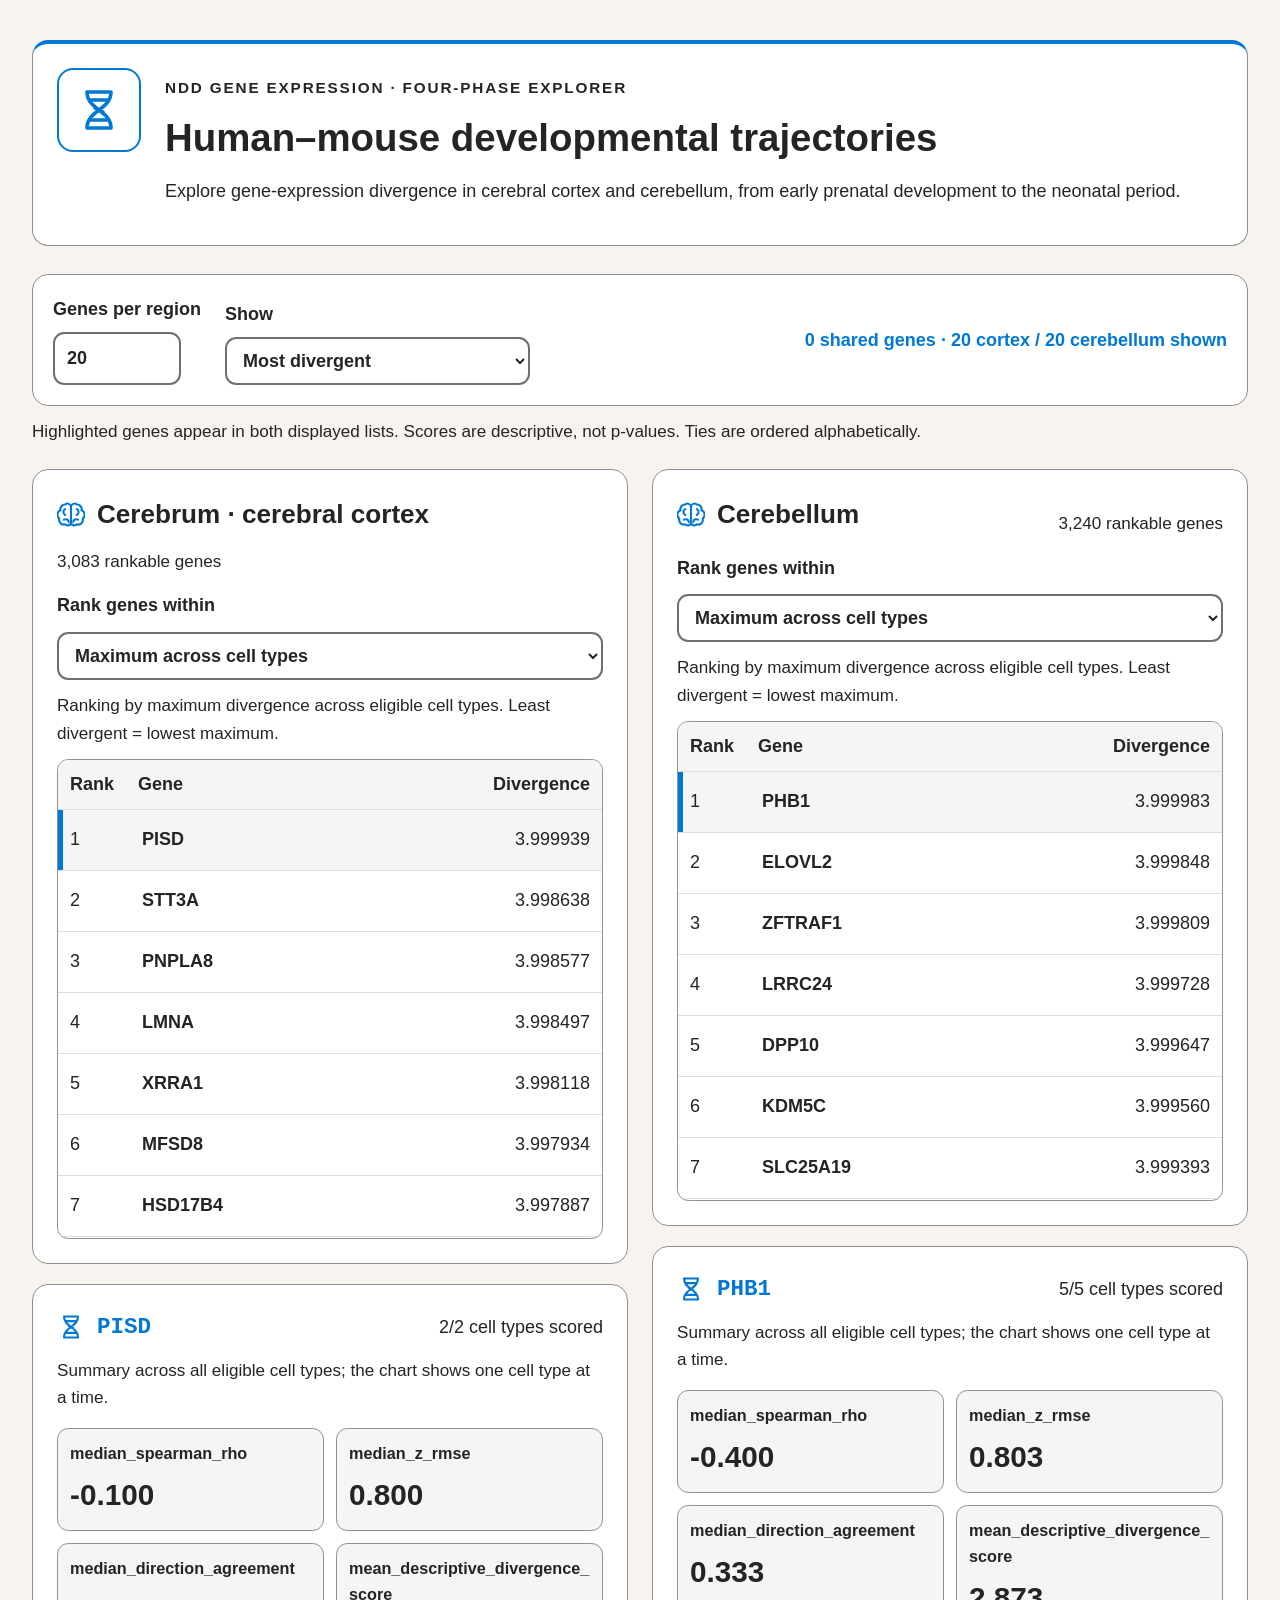
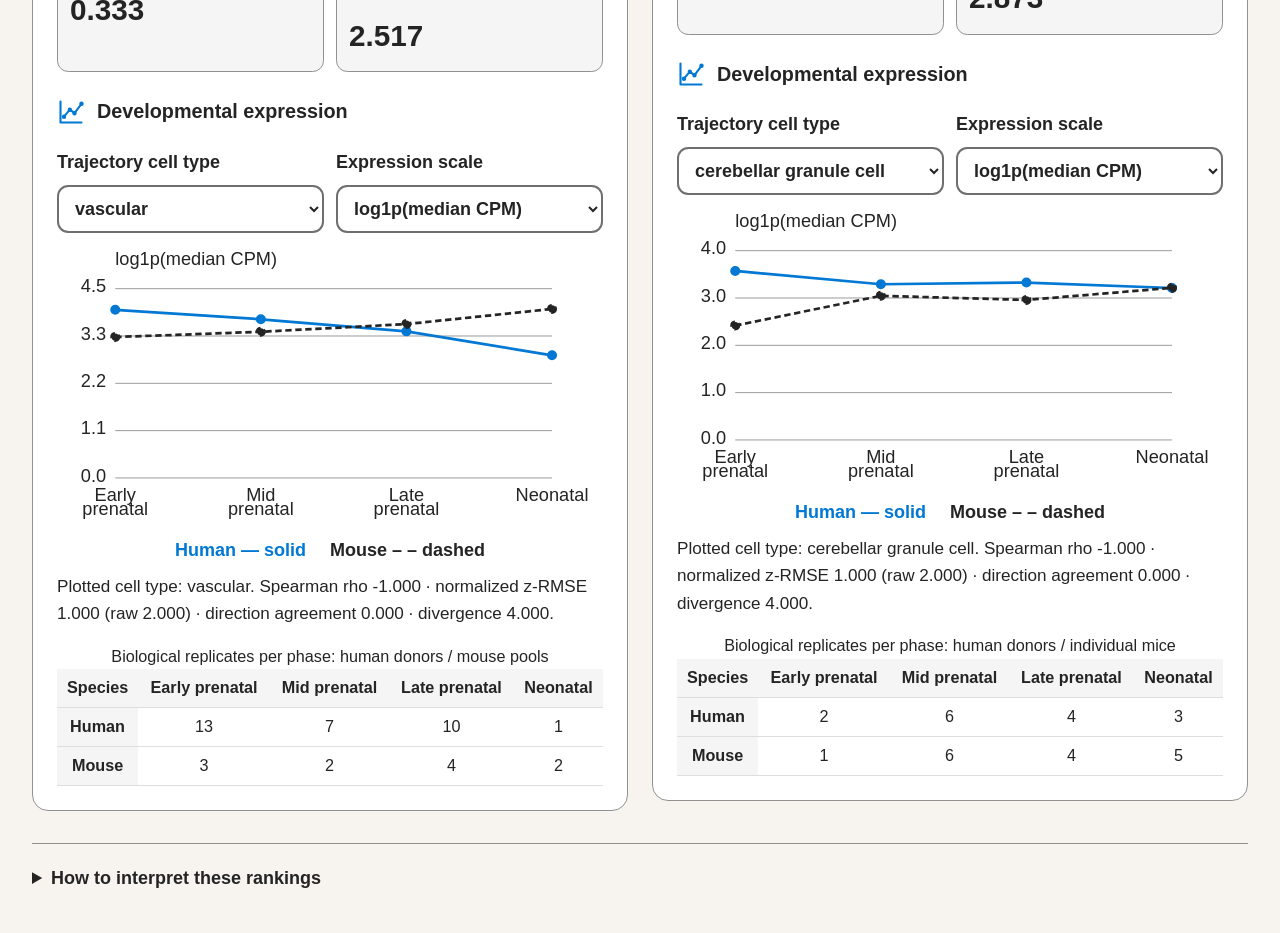
==== docs/index.html @ cc5e2c2c "make z_rmse into range from 0 to 1 for consistency and rename root folder" ====
<!doctype html>
<html lang="en">
<head>
  <meta charset="utf-8">
  <meta name="viewport" content="width=device-width, initial-scale=1">
  <title>Human–mouse developmental gene trajectories</title>
  <script>
    (() => {
      const param = new URLSearchParams(window.location.search).get("scoutTheme");
      const theme =
        param || (window.matchMedia("(prefers-color-scheme: dark)").matches ? "dark" : "light");
      document.documentElement.setAttribute("data-theme", theme);
    })();
  </script>
  <link rel="stylesheet" href="styles.css">
  <script type="module" src="scripts/explorer.mjs"></script>
</head>
<body>
  <svg class="icon-definitions" aria-hidden="true" focusable="false" width="0" height="0">
    <defs>
      <symbol id="icon-dna" viewBox="0 0 24 24">
        <path d="M6 3c0 9 12 9 12 18M18 3C18 12 6 12 6 21M6 3h12M8 7h8M8 17h8M6 21h12M10 11l4 2"/>
      </symbol>
      <symbol id="icon-brain" viewBox="0 0 24 24">
        <path d="M12 5a3 3 0 0 0-5-2 4 4 0 0 0-4 5 4 4 0 0 0-1 7 4 4 0 0 0 5 5 3 3 0 0 0 5-1V5Zm0 0a3 3 0 0 1 5-2 4 4 0 0 1 4 5 4 4 0 0 1 1 7 4 4 0 0 1-5 5 3 3 0 0 1-5-1M7 7c-2 1-2 4 0 5M17 7c2 1 2 4 0 5M6 16c2-1 4 0 4 2M18 16c-2-1-4 0-4 2"/>
      </symbol>
      <symbol id="icon-analysis" viewBox="0 0 24 24">
        <path d="M3 3v18h18M6 16l5-6 4 3 6-8"/>
        <circle cx="6" cy="16" r="1"/>
        <circle cx="11" cy="10" r="1"/>
        <circle cx="15" cy="13" r="1"/>
        <circle cx="21" cy="5" r="1"/>
      </symbol>
    </defs>
  </svg>
  <main>
    <header class="report-header">
      <div class="report-mark" aria-hidden="true">
        <svg class="icon" focusable="false"><use href="#icon-dna"/></svg>
      </div>
      <div>
      <p class="eyebrow">NDD GENE EXPRESSION · FOUR-PHASE EXPLORER</p>
      <h1>Human–mouse developmental trajectories</h1>
      <p class="intro">Explore gene-expression divergence in cerebral cortex and cerebellum, from early prenatal development to the neonatal period.</p>
      </div>
    </header>
    <section class="toolbar" aria-label="Ranking controls">
      <label>Genes per region <input id="top-n" type="number" min="1" value="20" step="1" required disabled></label>
      <label>Show <select id="direction" disabled><option value="divergent">Most divergent</option><option value="similar">Least divergent (most similar)</option></select></label>
      <span id="overlap" role="status" aria-live="polite">Loading rankings…</span>
    </section>
    <p class="hint">Highlighted genes appear in both displayed lists. Scores are descriptive, not p-values. Ties are ordered alphabetically.</p>
    <p id="error" class="error" role="alert" hidden></p>
    <div id="regions" class="regions"></div>
    <details class="methods">
      <summary>How to interpret these rankings</summary>
      <p>For each gene and cell type, divergence D = (1 − Spearman rho)/2 + normalized z-RMSE + (1 − direction agreement) + peak-phase distance/3. Normalized z-RMSE is the raw z-RMSE divided by 2, placing it on a 0–1 scale; the raw value is retained in the data. Higher scores (0–4) indicate greater trajectory divergence, not statistical significance or expression fold change.</p>
      <p><strong>Maximum across cell types:</strong> genes are ranked by their highest eligible cell-type score. Least divergent reverses this same ranking: it selects genes whose worst-case score is lowest, not genes with just one similar cell type. Summary medians and means cover all eligible cell types. <strong>Selected cell type:</strong> ranking and summaries use only that cell type.</p>
      <p>Constant trajectories can have undefined correlation and divergence scores. Undefined values are omitted from summary medians/means and never treated as zero divergence. Genes without a finite score in the selected scope are excluded from ranking. Details show the number of scored versus tested cell types; finite maxima cannot establish similarity in unscored cell types.</p>
      <p>The cerebral dataset represents cortex, not the entire cerebrum. Retained cortical comparisons cover two populations; cerebellum covers five different populations. Maximum scores are sensitive to unequal cell-type coverage and outliers. Human donors and pooled mouse cortical libraries differ in replication; mouse cerebellar samples are individual mice. Cross-region overlap is descriptive and is not a matched-cell-type regional test.</p>
      <p>Charts connect log1p of phase-level median pseudobulk CPM, optionally z-standardized separately within each species. Only pseudobulks with at least 20 cells contribute. Lines are visual guides between coarse aligned developmental phases, not fitted continuous trajectories. Replicate counts are shown below each chart; no confidence intervals are implied.</p>
      <p><a href="data/NDD_human_mouse_cortical_trajectory/METHODS.md">Cortical methods</a> · <a href="data/NDD_cerebellum_four_phase_descriptive/METHODS.md">Cerebellar methods</a></p>
    </details>
    <noscript>This explorer requires JavaScript to load the local data and render rankings.</noscript>
  </main>
</body>
</html>
---- docs/styles.css ----
:root {
  color-scheme: light;
  --cp-bg: #f7f4ef;
  --cp-bg-elevated: #fcfbf8;
  --cp-surface: #ffffff;
  --cp-surface-soft: #f5f5f5;
  --cp-border: #dedede;
  --cp-border-strong: #919191;
  --cp-text: #242424;
  --cp-text-muted: #5c5c5c;
  --cp-text-soft: #6f6f6f;
  --cp-accent: #b11f4b;
  --cp-accent-hover: #9a1a41;
  --cp-accent-soft: rgba(177, 31, 75, 0.08);
  --cp-accent-fg: #ffffff;
  --cp-success: #16a34a;
  --cp-danger: #dc2626;
  --cp-warning: #f59e0b;
  --cp-link: #0078d4;
  --cp-shadow: 0 18px 48px rgba(0, 0, 0, 0.12);
  --cp-overlay: rgba(255, 255, 255, 0.8);
  --cp-panel: rgba(255, 255, 255, 0.86);
  --cp-panel-strong: rgba(255, 255, 255, 0.96);
  --cp-sheen: rgba(255, 255, 255, 0.55);
  --cp-highlight: rgba(177, 31, 75, 0.12);
}
html[data-theme="dark"] {
  color-scheme: dark;
  --cp-bg: #3d3b3a;
  --cp-bg-elevated: #343231;
  --cp-surface: #292929;
  --cp-surface-soft: #2e2e2e;
  --cp-border: #474747;
  --cp-border-strong: #5f5f5f;
  --cp-text: #dedede;
  --cp-text-muted: #919191;
  --cp-text-soft: #b0b0b0;
  --cp-accent: #fd8ea1;
  --cp-accent-hover: #fb7b91;
  --cp-accent-soft: rgba(253, 142, 161, 0.14);
  --cp-accent-fg: #1a1a1a;
  --cp-success: #4ade80;
  --cp-danger: #f87171;
  --cp-warning: #fbbf24;
  --cp-link: #4da6ff;
  --cp-shadow: 0 18px 48px rgba(0, 0, 0, 0.32);
  --cp-overlay: rgba(41, 41, 41, 0.88);
  --cp-panel: rgba(41, 41, 41, 0.72);
  --cp-panel-strong: rgba(41, 41, 41, 0.96);
  --cp-sheen: rgba(255, 255, 255, 0.04);
  --cp-highlight: rgba(253, 142, 161, 0.12);
}
* { box-sizing: border-box; }
html { font-size: 18px; }
body { margin: 0; background: var(--cp-bg); color: var(--cp-text); font: 1rem/1.6 "Segoe UI", Aptos, Calibri, -apple-system, BlinkMacSystemFont, sans-serif; }
main { max-width: 1560px; margin: auto; padding: 40px 32px; }
h1 { font-size: clamp(1.7rem, 3vw, 2.5rem); line-height: 1.15; margin: 8px 0 16px; }
h2 { font-size: 1.45rem; margin: 0; }
h3 { margin: 0; font-size: 1.25rem; }
p { margin: 8px 0 16px; }
.eyebrow { color: var(--cp-text); font-size: .85rem; letter-spacing: .12em; font-weight: 700; }
.icon-definitions { position: absolute; overflow: hidden; }
.icon { width: 28px; height: 28px; flex: 0 0 auto; fill: none; stroke: var(--cp-link); stroke-width: 1.8; stroke-linecap: round; stroke-linejoin: round; }
.icon-heading { display: flex; align-items: center; gap: 12px; }
.report-header { display: flex; align-items: flex-start; gap: 24px; padding: 24px; background: var(--cp-surface); border: 1px solid var(--cp-border-strong); border-top: 4px solid var(--cp-link); border-radius: 16px; }
.report-mark { display: grid; place-items: center; flex: 0 0 auto; padding: 16px; border: 2px solid var(--cp-link); border-radius: 16px; }
.report-mark .icon { width: 48px; height: 48px; }
.intro, .hint, .muted, .scope { color: var(--cp-text); }
.toolbar { display: flex; align-items: end; gap: 24px; flex-wrap: wrap; padding: 20px; border: 1px solid var(--cp-border-strong); background: var(--cp-surface); border-radius: 16px; margin-top: 28px; }
label { display: flex; flex-direction: column; gap: 8px; font-size: 1rem; font-weight: 600; min-width: 0; }
input, select, button { font: inherit; }
input, select { background: var(--cp-surface); color: var(--cp-text); border: 2px solid var(--cp-text-soft); border-radius: .625rem; padding: 10px 12px; min-height: 48px; max-width: 100%; }
input { width: 128px; }
input:invalid { border-color: var(--cp-danger); }
button { cursor: pointer; }
:focus-visible { outline: 3px solid var(--cp-link); outline-offset: 3px; }
#overlap { margin-left: auto; align-self: center; font-weight: 600; color: var(--cp-link); }
.hint { font-size: .95rem; margin-top: 12px; }
.regions { display: grid; grid-template-columns: repeat(2, minmax(0, 1fr)); gap: 24px; margin-top: 24px; align-items: start; }
.region { min-width: 0; }
.card { background: var(--cp-surface); border: 1px solid var(--cp-border-strong); border-radius: 16px; padding: 24px; }
.region-header { display: flex; justify-content: space-between; gap: 12px; margin-bottom: 16px; align-items: baseline; flex-wrap: wrap; }
.region-header .gene-count { font-size: .95rem; color: var(--cp-text); }
.cell-select { width: 100%; margin-top: 4px; }
.scope { font-size: .95rem; min-height: 40px; margin: 12px 0; }
.list-wrap { height: 480px; overflow: auto; border: 1px solid var(--cp-border-strong); border-radius: .625rem; }
table { width: 100%; border-collapse: collapse; font-size: 1rem; }
th { text-align: left; background: var(--cp-surface-soft); color: var(--cp-text); font-weight: 700; }
.rankings th { position: sticky; top: 0; z-index: 1; }
th, td { padding: 10px 12px; border-bottom: 1px solid var(--cp-border); }
.rankings td:first-child { width: 50px; color: var(--cp-text); }
.rankings td:last-child, .rankings th:last-child { text-align: right; font-variant-numeric: tabular-nums; }
.gene-button { border: 0; background: none; color: var(--cp-text); padding: 4px; text-align: left; width: 100%; font-weight: 700; min-height: 40px; }
.gene-button:hover { text-decoration: underline; text-decoration-color: var(--cp-link); text-decoration-thickness: 2px; text-underline-offset: 4px; }
.common { background: var(--cp-surface-soft); }
.badge { display: inline-block; font-size: .85rem; padding: 2px 8px; margin-left: 8px; border-radius: 6px; color: var(--cp-accent-fg); background: var(--cp-link); font-weight: 700; }
tr.selected { box-shadow: inset 5px 0 var(--cp-link); background: var(--cp-surface-soft); }
.detail { margin-top: 20px; }
.detail-title { display: flex; align-items: center; justify-content: space-between; gap: 12px; flex-wrap: wrap; }
.gene-name { font-family: Consolas, "Courier New", Courier, monospace; color: var(--cp-link); }
.metrics { display: grid; grid-template-columns: repeat(2, minmax(0, 1fr)); gap: 12px; margin: 16px 0; }
.metric { background: var(--cp-surface-soft); border: 1px solid var(--cp-border-strong); padding: 12px; border-radius: .625rem; }
.metric dt { font-size: .9rem; color: var(--cp-text); overflow-wrap: anywhere; font-weight: 600; }
.metric dd { margin: 4px 0 0; font-size: 1.65rem; font-weight: 600; font-variant-numeric: tabular-nums; }
.chart-controls { display: grid; grid-template-columns: minmax(0, 1fr) minmax(0, 1fr); gap: 12px; margin: 20px 0 12px; }
.chart-heading { margin: 24px 0 0; font-size: 1.1rem; }
.chart-scroll { overflow-x: auto; }
.chart { width: 100%; min-width: 480px; height: auto; display: block; }
.chart text { fill: var(--cp-text); font-family: "Segoe UI", Aptos, Calibri, sans-serif; font-size: 20px; font-weight: 500; }
.chart .grid { stroke: var(--cp-border-strong); }
.chart .human { stroke: var(--cp-link); fill: none; stroke-width: 3; }
.chart .mouse { stroke: var(--cp-text); fill: none; stroke-width: 3; stroke-dasharray: 7 4; }
.chart circle.human { fill: var(--cp-link); }
.chart circle.mouse { fill: var(--cp-text); }
.legend { display: flex; justify-content: center; gap: 24px; font-size: 1rem; font-weight: 600; flex-wrap: wrap; }
.legend .human { color: var(--cp-link); }
.legend .mouse { color: var(--cp-text); }
.chart-note { font-size: .95rem; color: var(--cp-text); }
.replicates { overflow-x: auto; margin-top: 12px; }
.replicates table { font-size: .9rem; }
.replicates th, .replicates td { padding: 6px; text-align: center; }
.methods { border-top: 1px solid var(--cp-border-strong); margin-top: 32px; padding-top: 20px; color: var(--cp-text); font-size: 1rem; }
summary { cursor: pointer; font-weight: 600; color: var(--cp-text); }
.methods p:first-of-type { margin-top: 16px; }
a { color: var(--cp-text); text-decoration-color: var(--cp-link); text-decoration-thickness: .1em; text-underline-offset: .15em; }
a:hover { text-decoration-thickness: .2em; }
.error { border: 1px solid var(--cp-danger); color: var(--cp-danger); padding: 16px; border-radius: .625rem; }
[hidden] { display: none !important; }
@media (max-width: 900px) {
  main { padding: 24px 16px; }
  .regions { grid-template-columns: minmax(0, 1fr); }
  #overlap { width: 100%; margin-left: 0; }
  .card { padding: 16px; }
}
@media (max-width: 600px) {
  .report-header { flex-direction: column; padding: 20px; gap: 16px; }
  .report-mark { padding: 12px; }
  .report-mark .icon { width: 36px; height: 36px; }
}
@media (max-width: 400px) {
  .chart-controls { grid-template-columns: 1fr; }
}
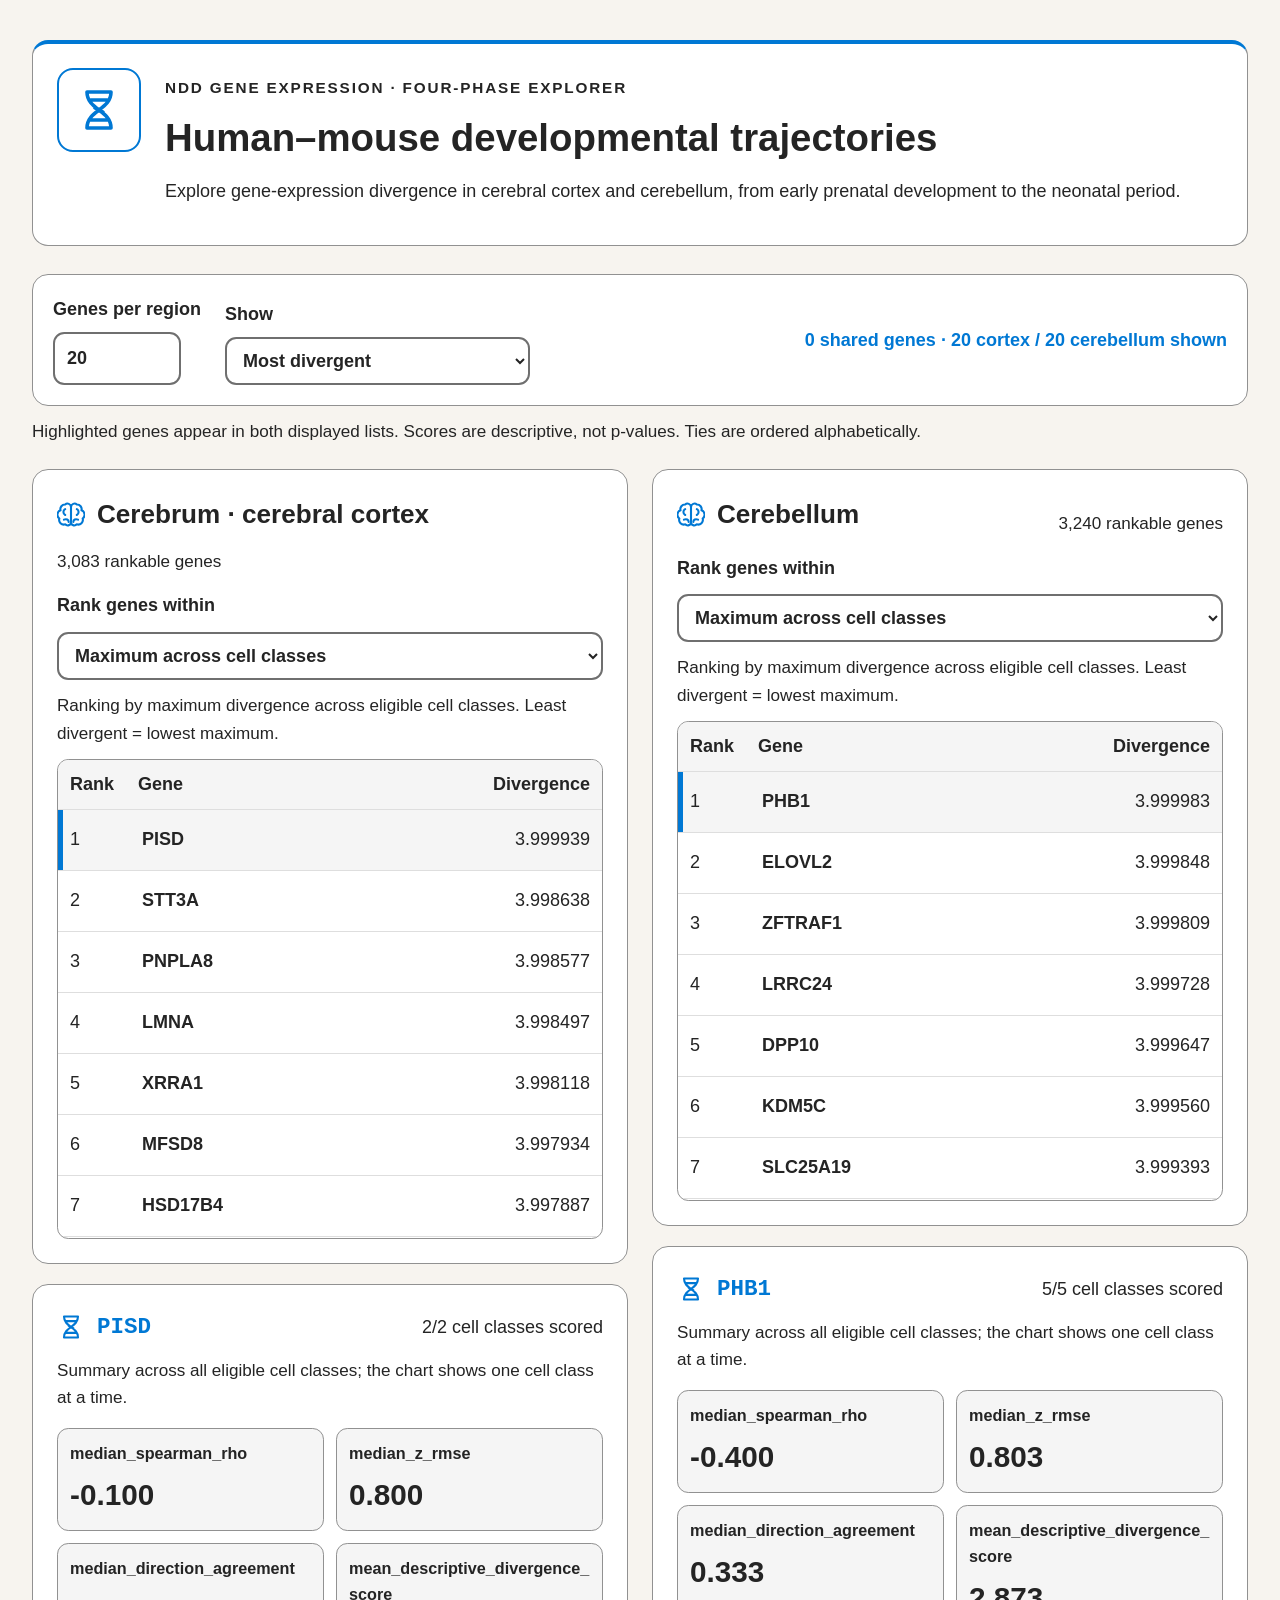
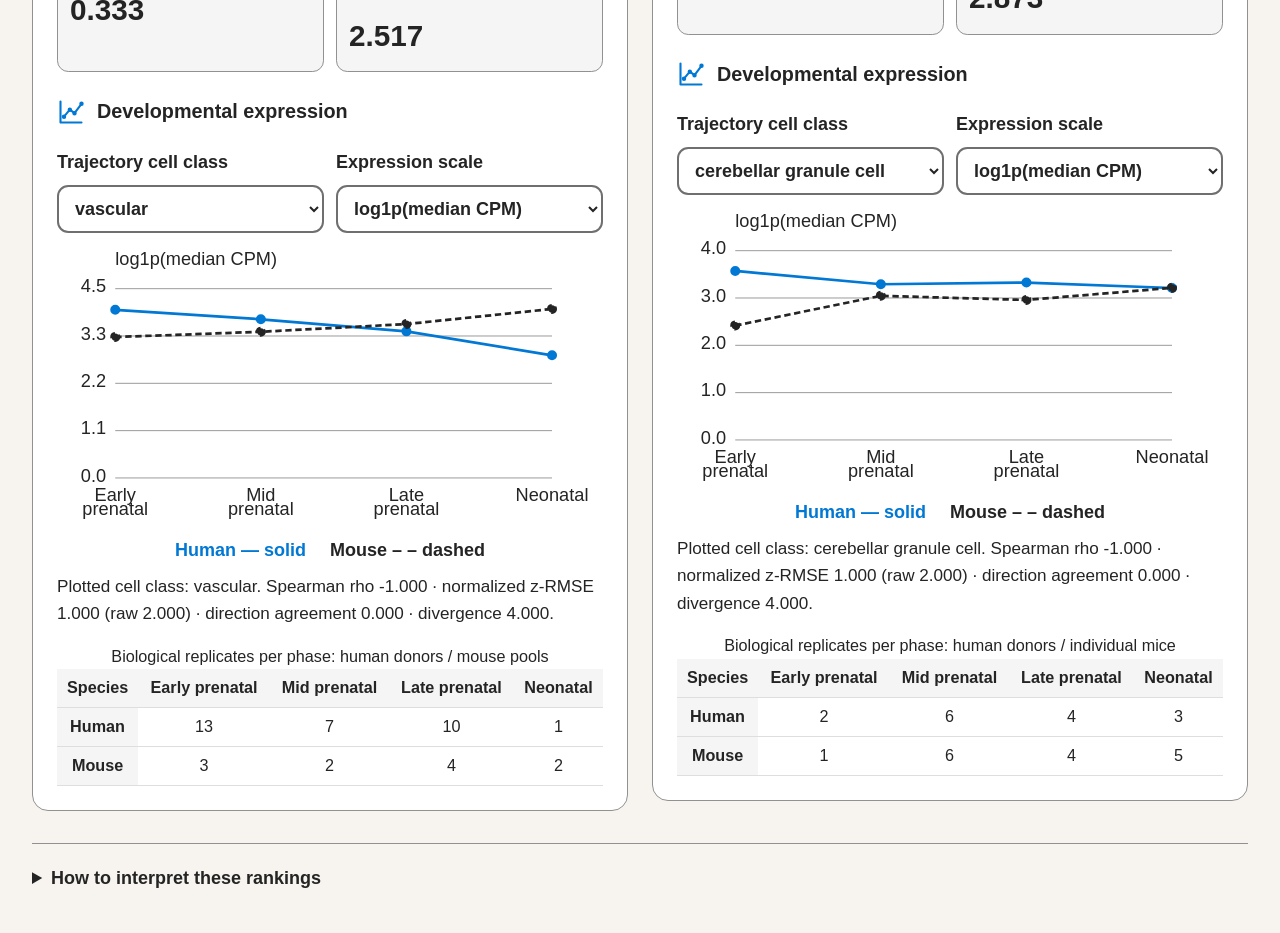
==== commit 5476c8d9: "rename cell type to cell class" ====
--- a/docs/index.html
+++ b/docs/index.html
@@ -54,10 +54,11 @@
     <div id="regions" class="regions"></div>
     <details class="methods">
       <summary>How to interpret these rankings</summary>
-      <p>For each gene and cell type, divergence D = (1 − Spearman rho)/2 + normalized z-RMSE + (1 − direction agreement) + peak-phase distance/3. Normalized z-RMSE is the raw z-RMSE divided by 2, placing it on a 0–1 scale; the raw value is retained in the data. Higher scores (0–4) indicate greater trajectory divergence, not statistical significance or expression fold change.</p>
-      <p><strong>Maximum across cell types:</strong> genes are ranked by their highest eligible cell-type score. Least divergent reverses this same ranking: it selects genes whose worst-case score is lowest, not genes with just one similar cell type. Summary medians and means cover all eligible cell types. <strong>Selected cell type:</strong> ranking and summaries use only that cell type.</p>
-      <p>Constant trajectories can have undefined correlation and divergence scores. Undefined values are omitted from summary medians/means and never treated as zero divergence. Genes without a finite score in the selected scope are excluded from ranking. Details show the number of scored versus tested cell types; finite maxima cannot establish similarity in unscored cell types.</p>
-      <p>The cerebral dataset represents cortex, not the entire cerebrum. Retained cortical comparisons cover two populations; cerebellum covers five different populations. Maximum scores are sensitive to unequal cell-type coverage and outliers. Human donors and pooled mouse cortical libraries differ in replication; mouse cerebellar samples are individual mice. Cross-region overlap is descriptive and is not a matched-cell-type regional test.</p>
+      <p>For each gene and cell class, divergence D = (1 − Spearman rho)/2 + normalized z-RMSE + (1 − direction agreement) + peak-phase distance/3. Normalized z-RMSE is the raw z-RMSE divided by 2, placing it on a 0–1 scale; the raw value is retained in the data. Higher scores (0–4) indicate greater trajectory divergence, not statistical significance or expression fold change.</p>
+      <p><strong>Maximum across cell classes:</strong> genes are ranked by their highest eligible cell-class score. Least divergent reverses this same ranking: it selects genes whose worst-case score is lowest, not genes with just one similar cell class. Summary medians and means cover all eligible cell classes. <strong>Selected cell class:</strong> ranking and summaries use only that cell class.</p>
+      <p>Cell classes are study-defined groupings of source annotations harmonized for cross-species comparison. They may contain multiple cell types and developmental states, and their composition may differ between species and developmental phases.</p>
+      <p>Constant trajectories can have undefined correlation and divergence scores. Undefined values are omitted from summary medians/means and never treated as zero divergence. Genes without a finite score in the selected scope are excluded from ranking. Details show the number of scored versus tested cell classes; finite maxima cannot establish similarity in unscored cell classes.</p>
+      <p>The cerebral dataset represents cortex, not the entire cerebrum. Retained cortical comparisons cover two populations; cerebellum covers five different populations. Maximum scores are sensitive to unequal cell-class coverage and outliers. Human donors and pooled mouse cortical libraries differ in replication; mouse cerebellar samples are individual mice. Cross-region overlap is descriptive and is not a matched-cell-class regional test.</p>
       <p>Charts connect log1p of phase-level median pseudobulk CPM, optionally z-standardized separately within each species. Only pseudobulks with at least 20 cells contribute. Lines are visual guides between coarse aligned developmental phases, not fitted continuous trajectories. Replicate counts are shown below each chart; no confidence intervals are implied.</p>
       <p><a href="data/NDD_human_mouse_cortical_trajectory/METHODS.md">Cortical methods</a> · <a href="data/NDD_cerebellum_four_phase_descriptive/METHODS.md">Cerebellar methods</a></p>
     </details>
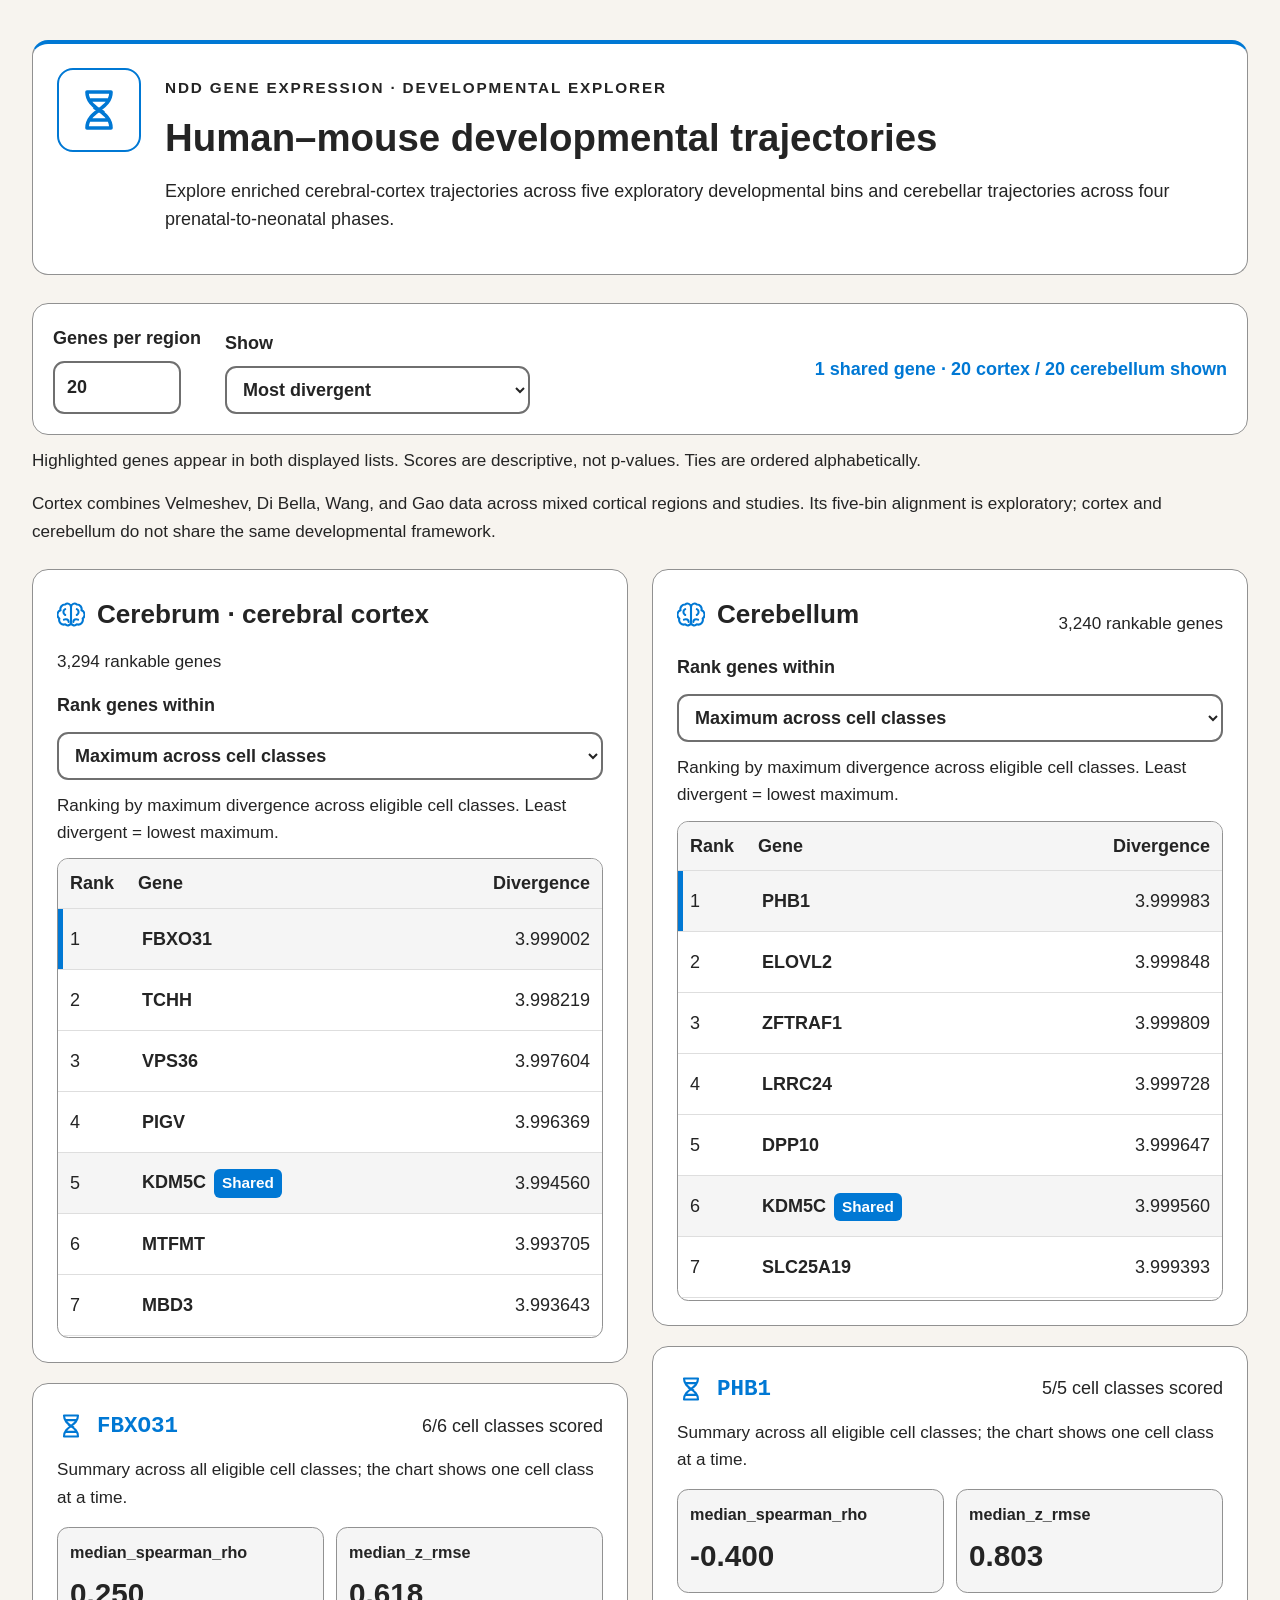
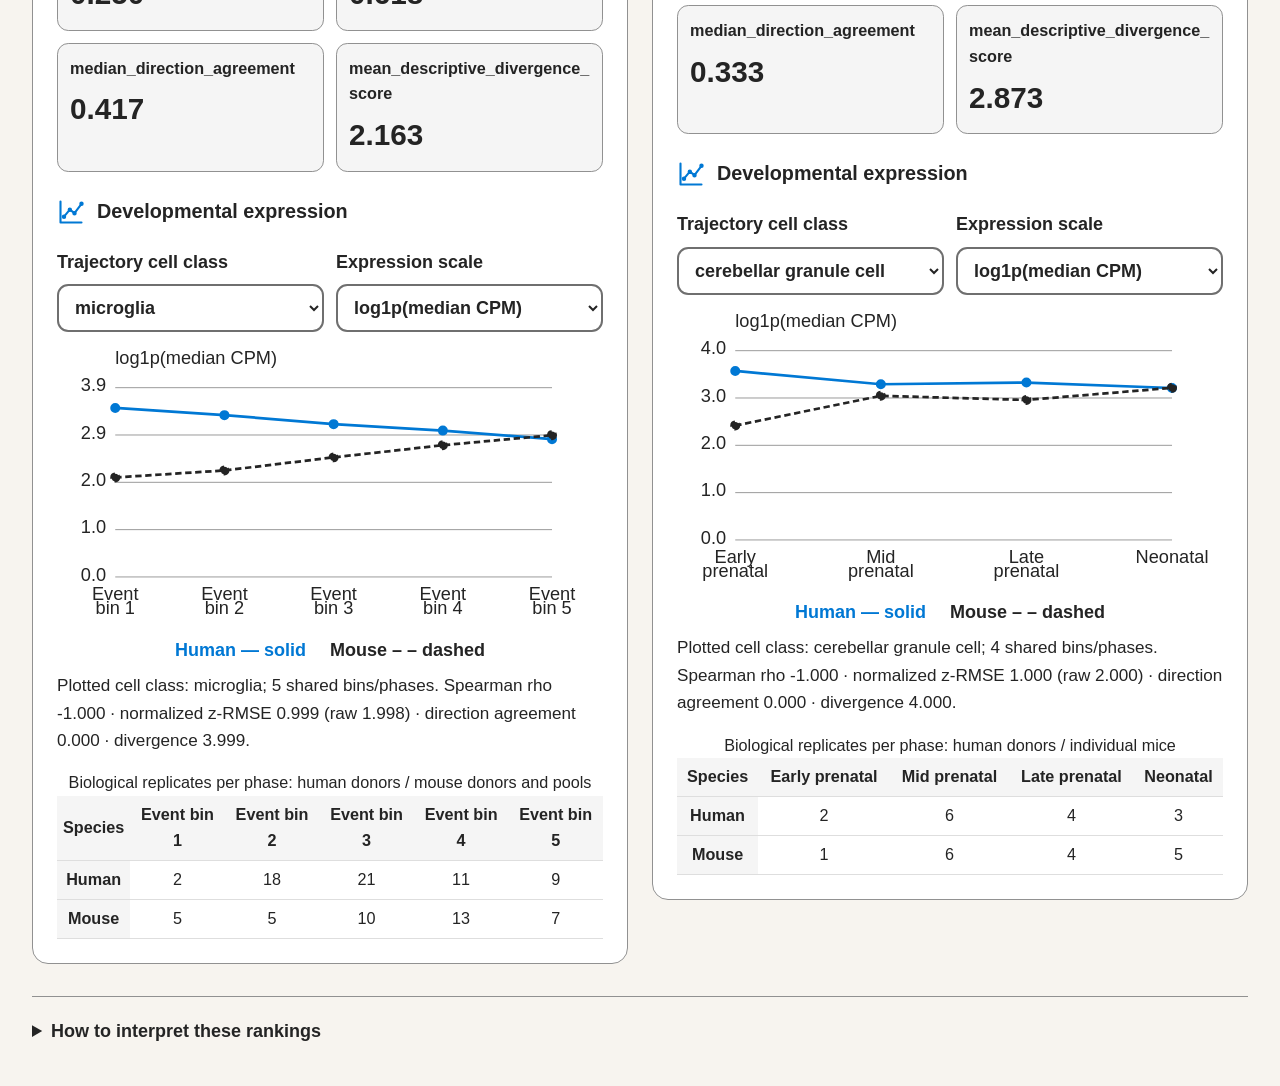
==== commit 283eccc1: "update new data set" ====
--- a/docs/index.html
+++ b/docs/index.html
@@ -39,9 +39,9 @@
         <svg class="icon" focusable="false"><use href="#icon-dna"/></svg>
       </div>
       <div>
-      <p class="eyebrow">NDD GENE EXPRESSION · FOUR-PHASE EXPLORER</p>
+      <p class="eyebrow">NDD GENE EXPRESSION · DEVELOPMENTAL EXPLORER</p>
       <h1>Human–mouse developmental trajectories</h1>
-      <p class="intro">Explore gene-expression divergence in cerebral cortex and cerebellum, from early prenatal development to the neonatal period.</p>
+      <p class="intro">Explore enriched cerebral-cortex trajectories across five exploratory developmental bins and cerebellar trajectories across four prenatal-to-neonatal phases.</p>
       </div>
     </header>
     <section class="toolbar" aria-label="Ranking controls">
@@ -50,17 +50,19 @@
       <span id="overlap" role="status" aria-live="polite">Loading rankings…</span>
     </section>
     <p class="hint">Highlighted genes appear in both displayed lists. Scores are descriptive, not p-values. Ties are ordered alphabetically.</p>
+    <p class="hint">Cortex combines Velmeshev, Di Bella, Wang, and Gao data across mixed cortical regions and studies. Its five-bin alignment is exploratory; cortex and cerebellum do not share the same developmental framework.</p>
     <p id="error" class="error" role="alert" hidden></p>
     <div id="regions" class="regions"></div>
     <details class="methods">
       <summary>How to interpret these rankings</summary>
-      <p>For each gene and cell class, divergence D = (1 − Spearman rho)/2 + normalized z-RMSE + (1 − direction agreement) + peak-phase distance/3. Normalized z-RMSE is the raw z-RMSE divided by 2, placing it on a 0–1 scale; the raw value is retained in the data. Higher scores (0–4) indicate greater trajectory divergence, not statistical significance or expression fold change.</p>
+      <p>For each gene and cell class, divergence D = (1 − Spearman rho)/2 + normalized z-RMSE + (1 − direction agreement) + normalized peak distance. Peak distance uses positions in the full phase order, divided by 4 for five-bin cortex or 3 for four-phase cerebellum. Normalized z-RMSE is the raw z-RMSE divided by 2, placing it on a 0–1 scale; the raw value is retained in the data. Higher scores (0–4) indicate greater trajectory divergence, not statistical significance or expression fold change. Website normalization changes composite scores and rankings relative to the raw analysis outputs.</p>
       <p><strong>Maximum across cell classes:</strong> genes are ranked by their highest eligible cell-class score. Least divergent reverses this same ranking: it selects genes whose worst-case score is lowest, not genes with just one similar cell class. Summary medians and means cover all eligible cell classes. <strong>Selected cell class:</strong> ranking and summaries use only that cell class.</p>
       <p>Cell classes are study-defined groupings of source annotations harmonized for cross-species comparison. They may contain multiple cell types and developmental states, and their composition may differ between species and developmental phases.</p>
       <p>Constant trajectories can have undefined correlation and divergence scores. Undefined values are omitted from summary medians/means and never treated as zero divergence. Genes without a finite score in the selected scope are excluded from ranking. Details show the number of scored versus tested cell classes; finite maxima cannot establish similarity in unscored cell classes.</p>
-      <p>The cerebral dataset represents cortex, not the entire cerebrum. Retained cortical comparisons cover two populations; cerebellum covers five different populations. Maximum scores are sensitive to unequal cell-class coverage and outliers. Human donors and pooled mouse cortical libraries differ in replication; mouse cerebellar samples are individual mice. Cross-region overlap is descriptive and is not a matched-cell-class regional test.</p>
-      <p>Charts connect log1p of phase-level median pseudobulk CPM, optionally z-standardized separately within each species. Only pseudobulks with at least 20 cells contribute. Lines are visual guides between coarse aligned developmental phases, not fitted continuous trajectories. Replicate counts are shown below each chart; no confidence intervals are implied.</p>
-      <p><a href="data/NDD_human_mouse_cortical_trajectory/METHODS.md">Cortical methods</a> · <a href="data/NDD_cerebellum_four_phase_descriptive/METHODS.md">Cerebellar methods</a></p>
+      <p>The cerebral dataset represents cortex, not the entire cerebrum. Retained cortical comparisons cover six classes: excitatory, inhibitory, astroglial, oligodendrocyte lineage, microglia, and vascular. Astroglial and oligodendrocyte-lineage trajectories have four shared bins; other classes have five. Cerebellum covers five different populations. Maximum scores are sensitive to unequal cell-class coverage and outliers. Cortical mouse replicates mix Gao donors and Di Bella pools; mouse cerebellar samples are individual mice. Cross-region overlap is descriptive, not a matched-cell-class or matched-development regional test.</p>
+      <p>Cortical alignment uses the Workman 2013 baseline model: event score = (ln(postconception days) − constant)/slope, with human constants 3.167/3.720 and mouse 2.145/1.894. Mouse birth is assumed at postconception day 18.5. Analyst-selected bin edges are 0.20, 0.35, 0.50, 0.65, 0.80, and 1.00; these are not published biological phases and do not apply cortical-neurogenesis corrections. Out-of-range ages are excluded from comparisons. Known overlapping Wang donors and ambiguously multipotent new populations are excluded. Remaining donor overlap, mixed regions/assays, and symbol-based rather than verified one-to-one orthology limit interpretation. This is not a disease-effect or confirmatory NDD analysis.</p>
+      <p>Charts connect log1p of phase-level median pseudobulk CPM over only the shared bins/phases used for that gene and class, optionally z-standardized separately within each species. Only pseudobulks with at least 20 cells contribute. Missing bins are not imputed. Lines are visual guides, not fitted continuous trajectories. Replicate counts are shown below each chart; no confidence intervals are implied.</p>
+      <p><a href="data/NDD_human_mouse_cortical_enriched/METHODS.md">Enriched cortical methods</a> · <a href="data/NDD_human_mouse_cortical_enriched/alignment_boundaries.csv">Five-bin age boundaries</a> · <a href="data/NDD_human_mouse_cortical_enriched_legacy/trajectory_similarity.csv">Legacy-alignment sensitivity results</a> · <a href="data/NDD_human_mouse_cortical_trajectory/METHODS.md">Original cortical methods</a> · <a href="data/NDD_cerebellum_four_phase_descriptive/METHODS.md">Cerebellar methods</a></p>
     </details>
     <noscript>This explorer requires JavaScript to load the local data and render rankings.</noscript>
   </main>
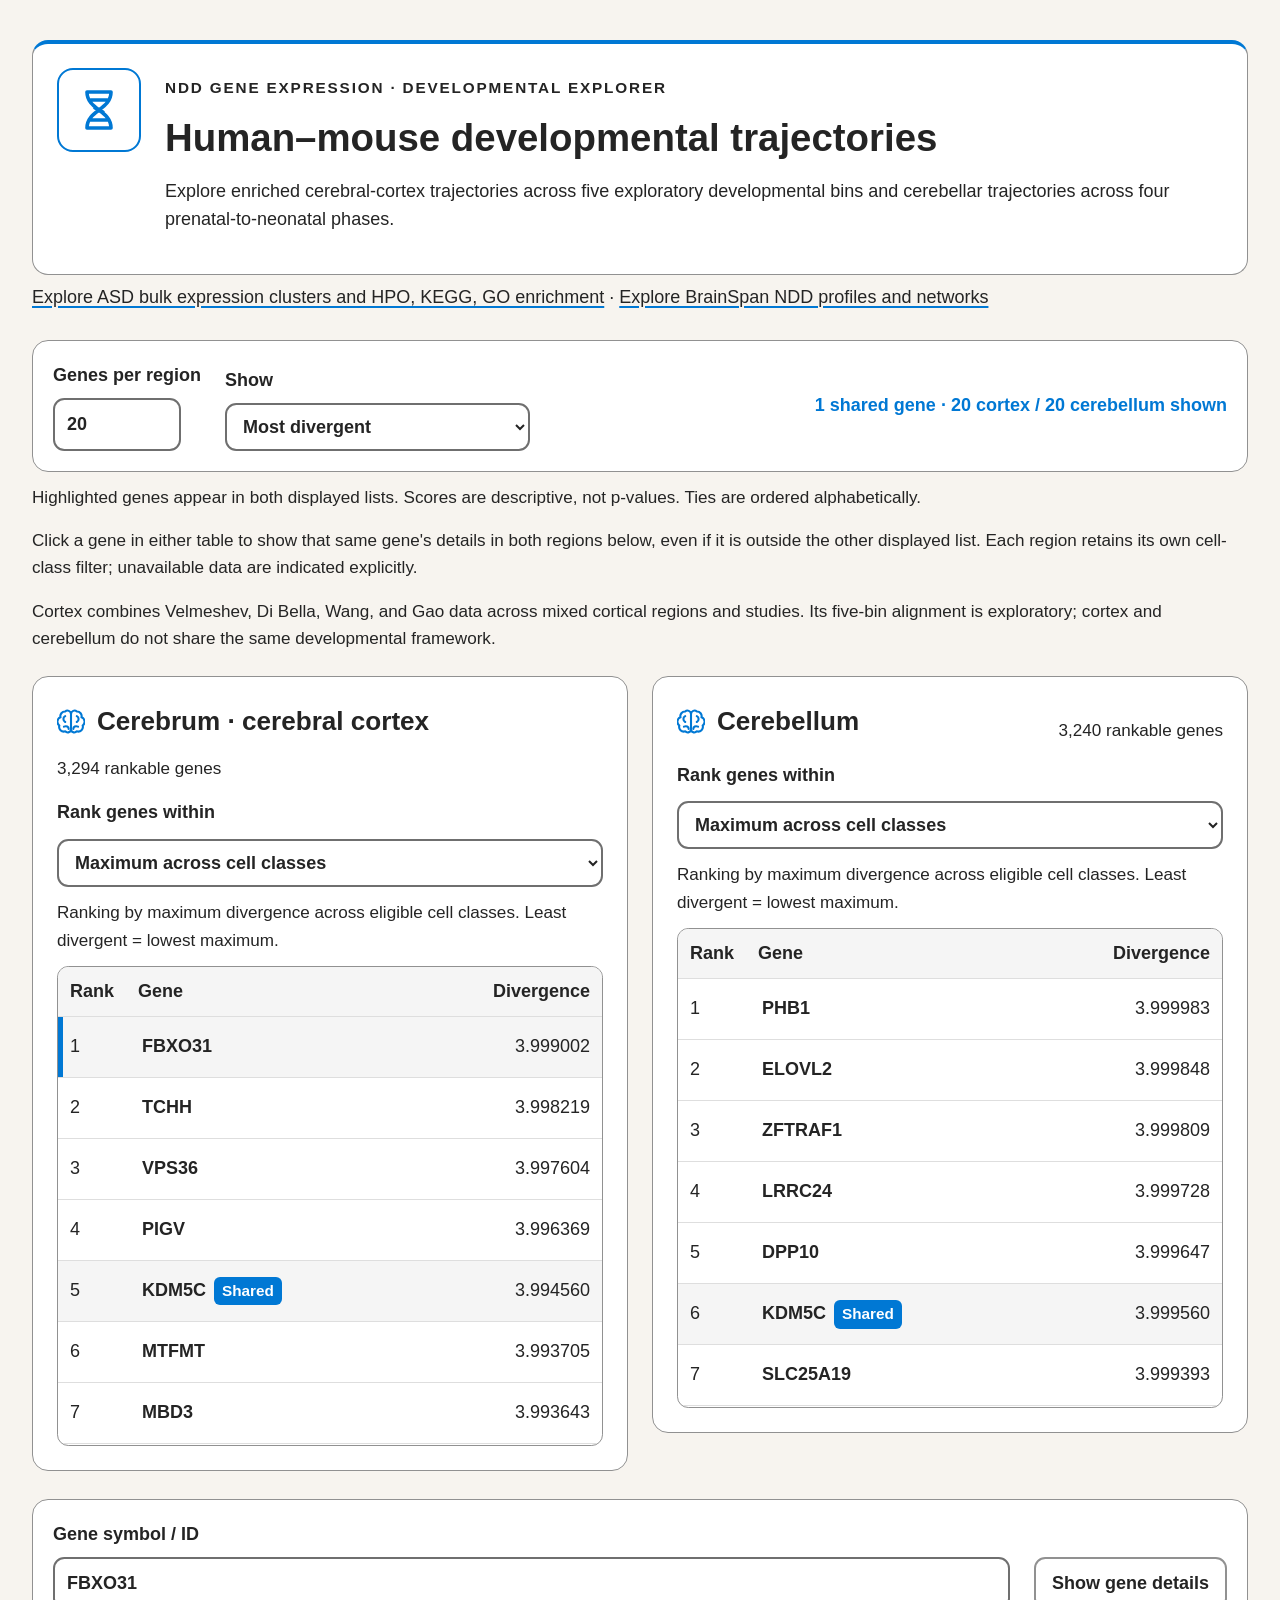
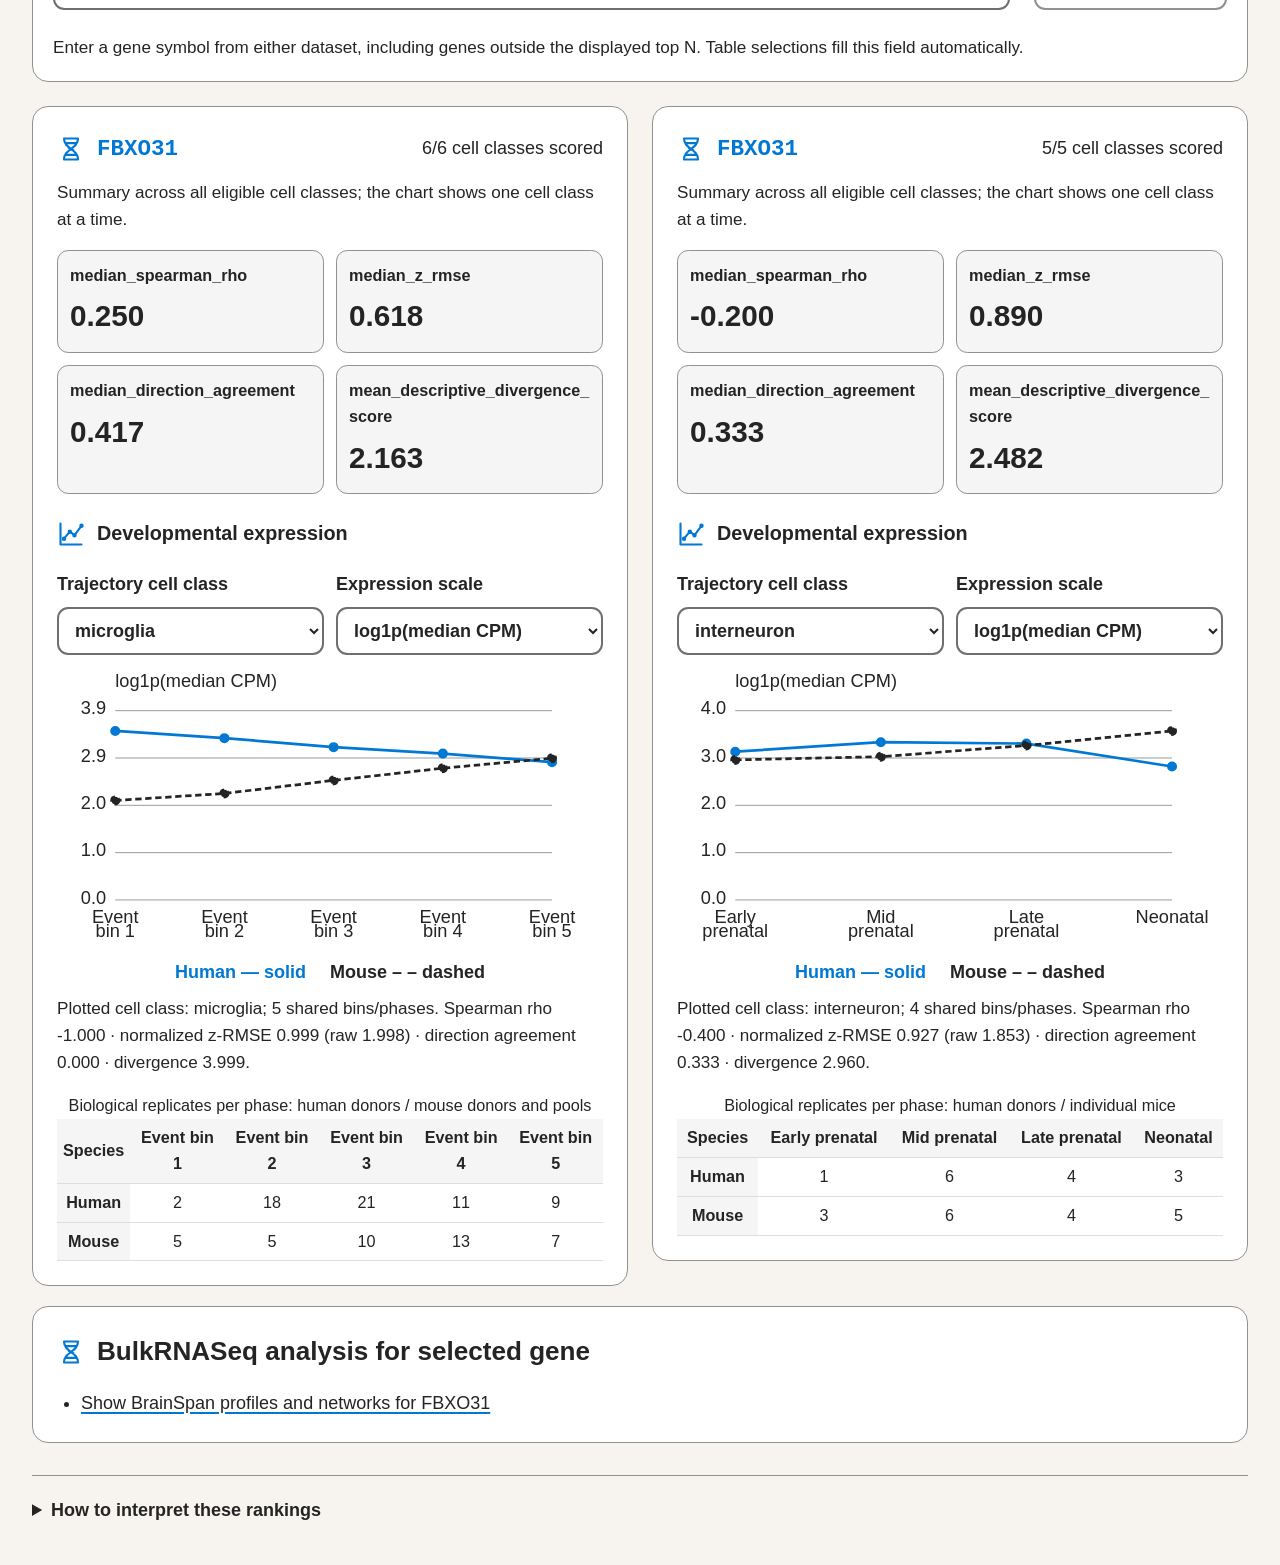
==== commit 7f61549e: "add brainspan page and enrichment page" ====
--- a/docs/index.html
+++ b/docs/index.html
@@ -13,7 +13,7 @@
     })();
   </script>
   <link rel="stylesheet" href="styles.css">
-  <script type="module" src="scripts/explorer.mjs"></script>
+  <script type="module" src="scripts/explorer.mjs?v=2"></script>
 </head>
 <body>
   <svg class="icon-definitions" aria-hidden="true" focusable="false" width="0" height="0">
@@ -44,15 +44,31 @@
       <p class="intro">Explore enriched cerebral-cortex trajectories across five exploratory developmental bins and cerebellar trajectories across four prenatal-to-neonatal phases.</p>
       </div>
     </header>
+    <nav aria-label="Analysis pages"><p><a href="bulk-analysis.html">Explore ASD bulk expression clusters and HPO, KEGG, GO enrichment</a> · <a id="brainspan-navigation" href="brainspan.html?dataVersion=2">Explore BrainSpan NDD profiles and networks</a></p></nav>
+    <script>
+      document.getElementById("brainspan-navigation").href = "brainspan.html?dataVersion=2&scoutTheme=" + encodeURIComponent(document.documentElement.dataset.theme);
+    </script>
     <section class="toolbar" aria-label="Ranking controls">
       <label>Genes per region <input id="top-n" type="number" min="1" value="20" step="1" required disabled></label>
       <label>Show <select id="direction" disabled><option value="divergent">Most divergent</option><option value="similar">Least divergent (most similar)</option></select></label>
       <span id="overlap" role="status" aria-live="polite">Loading rankings…</span>
     </section>
     <p class="hint">Highlighted genes appear in both displayed lists. Scores are descriptive, not p-values. Ties are ordered alphabetically.</p>
+    <p class="hint">Click a gene in either table to show that same gene's details in both regions below, even if it is outside the other displayed list. Each region retains its own cell-class filter; unavailable data are indicated explicitly.</p>
     <p class="hint">Cortex combines Velmeshev, Di Bella, Wang, and Gao data across mixed cortical regions and studies. Its five-bin alignment is exploratory; cortex and cerebellum do not share the same developmental framework.</p>
     <p id="error" class="error" role="alert" hidden></p>
     <div id="regions" class="regions"></div>
+    <form id="gene-detail-form" class="toolbar" role="search" aria-label="Look up gene details">
+      <label for="gene-detail-input">Gene symbol / ID
+        <input id="gene-detail-input" type="search" list="detail-gene-options" placeholder="For example, KDM5C" aria-describedby="gene-input-help gene-input-error" required disabled autocomplete="off">
+      </label>
+      <datalist id="detail-gene-options"></datalist>
+      <button id="show-gene-details" type="submit" disabled>Show gene details</button>
+      <p id="gene-input-help">Enter a gene symbol from either dataset, including genes outside the displayed top N. Table selections fill this field automatically.</p>
+    </form>
+    <p id="gene-input-error" class="error" role="alert" hidden></p>
+    <div id="gene-details" class="regions"></div>
+    <nav id="bulk-gene-navigation" class="card detail" aria-label="BulkRNASeq analysis for selected gene" aria-live="polite" hidden></nav>
     <details class="methods">
       <summary>How to interpret these rankings</summary>
       <p>For each gene and cell class, divergence D = (1 − Spearman rho)/2 + normalized z-RMSE + (1 − direction agreement) + normalized peak distance. Peak distance uses positions in the full phase order, divided by 4 for five-bin cortex or 3 for four-phase cerebellum. Normalized z-RMSE is the raw z-RMSE divided by 2, placing it on a 0–1 scale; the raw value is retained in the data. Higher scores (0–4) indicate greater trajectory divergence, not statistical significance or expression fold change. Website normalization changes composite scores and rankings relative to the raw analysis outputs.</p>
--- a/docs/styles.css
+++ b/docs/styles.css
@@ -96,6 +96,14 @@
 .badge { display: inline-block; font-size: .85rem; padding: 2px 8px; margin-left: 8px; border-radius: 6px; color: var(--cp-accent-fg); background: var(--cp-link); font-weight: 700; }
 tr.selected { box-shadow: inset 5px 0 var(--cp-link); background: var(--cp-surface-soft); }
 .detail { margin-top: 20px; }
+.selected-gene-links { display: grid; gap: 16px; margin: 16px 0 0; padding-left: 24px; }
+#gene-details .detail { margin-top: 0; min-width: 0; }
+#gene-detail-form label { flex: 1 1 280px; }
+#gene-detail-input { width: 100%; }
+#show-gene-details { padding: 10px 16px; min-height: 48px; border: 2px solid var(--cp-border-strong); border-radius: .625rem; background: var(--cp-surface); color: var(--cp-text); font-weight: 600; }
+#show-gene-details:hover { background: var(--cp-surface-soft); border-color: var(--cp-link); }
+#show-gene-details:disabled { opacity: .6; cursor: wait; }
+#gene-input-help { flex-basis: 100%; margin: 0; font-size: .95rem; }
 .detail-title { display: flex; align-items: center; justify-content: space-between; gap: 12px; flex-wrap: wrap; }
 .gene-name { font-family: Consolas, "Courier New", Courier, monospace; color: var(--cp-link); }
 .metrics { display: grid; grid-template-columns: repeat(2, minmax(0, 1fr)); gap: 12px; margin: 16px 0; }
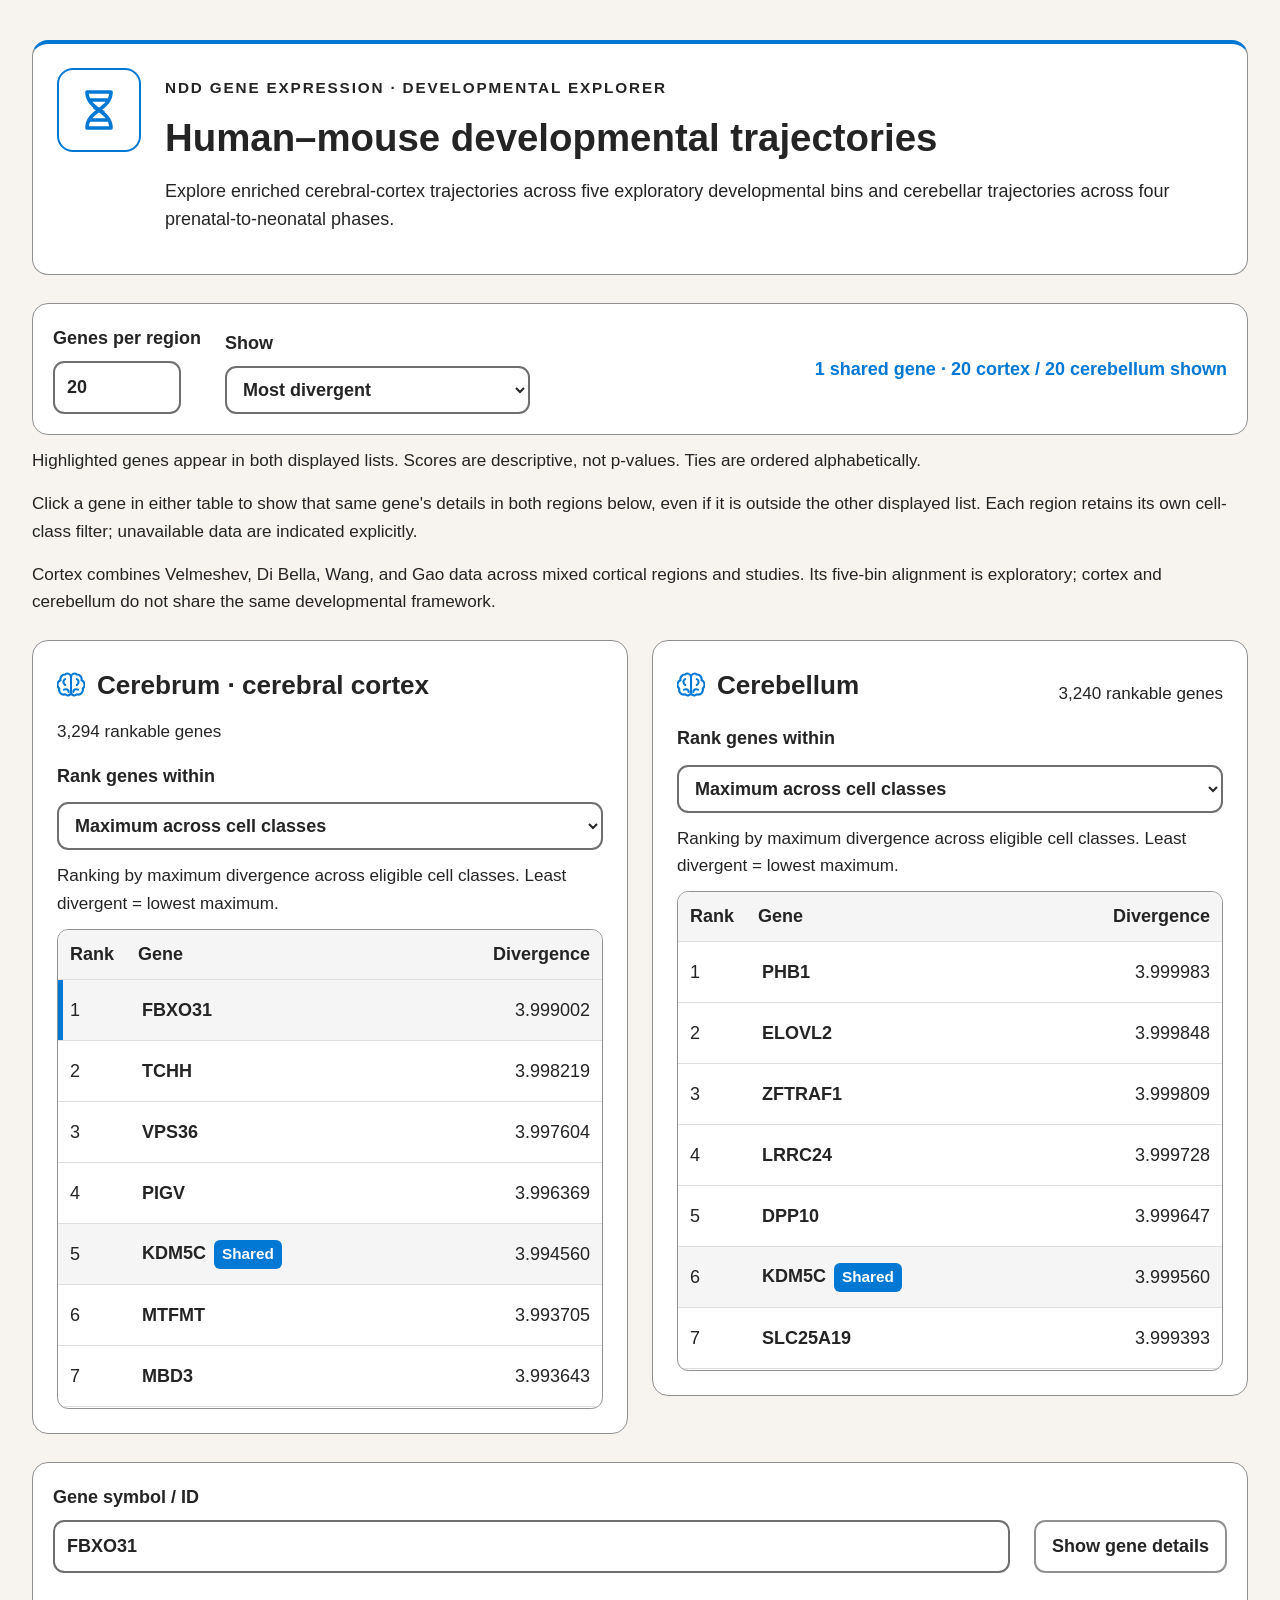
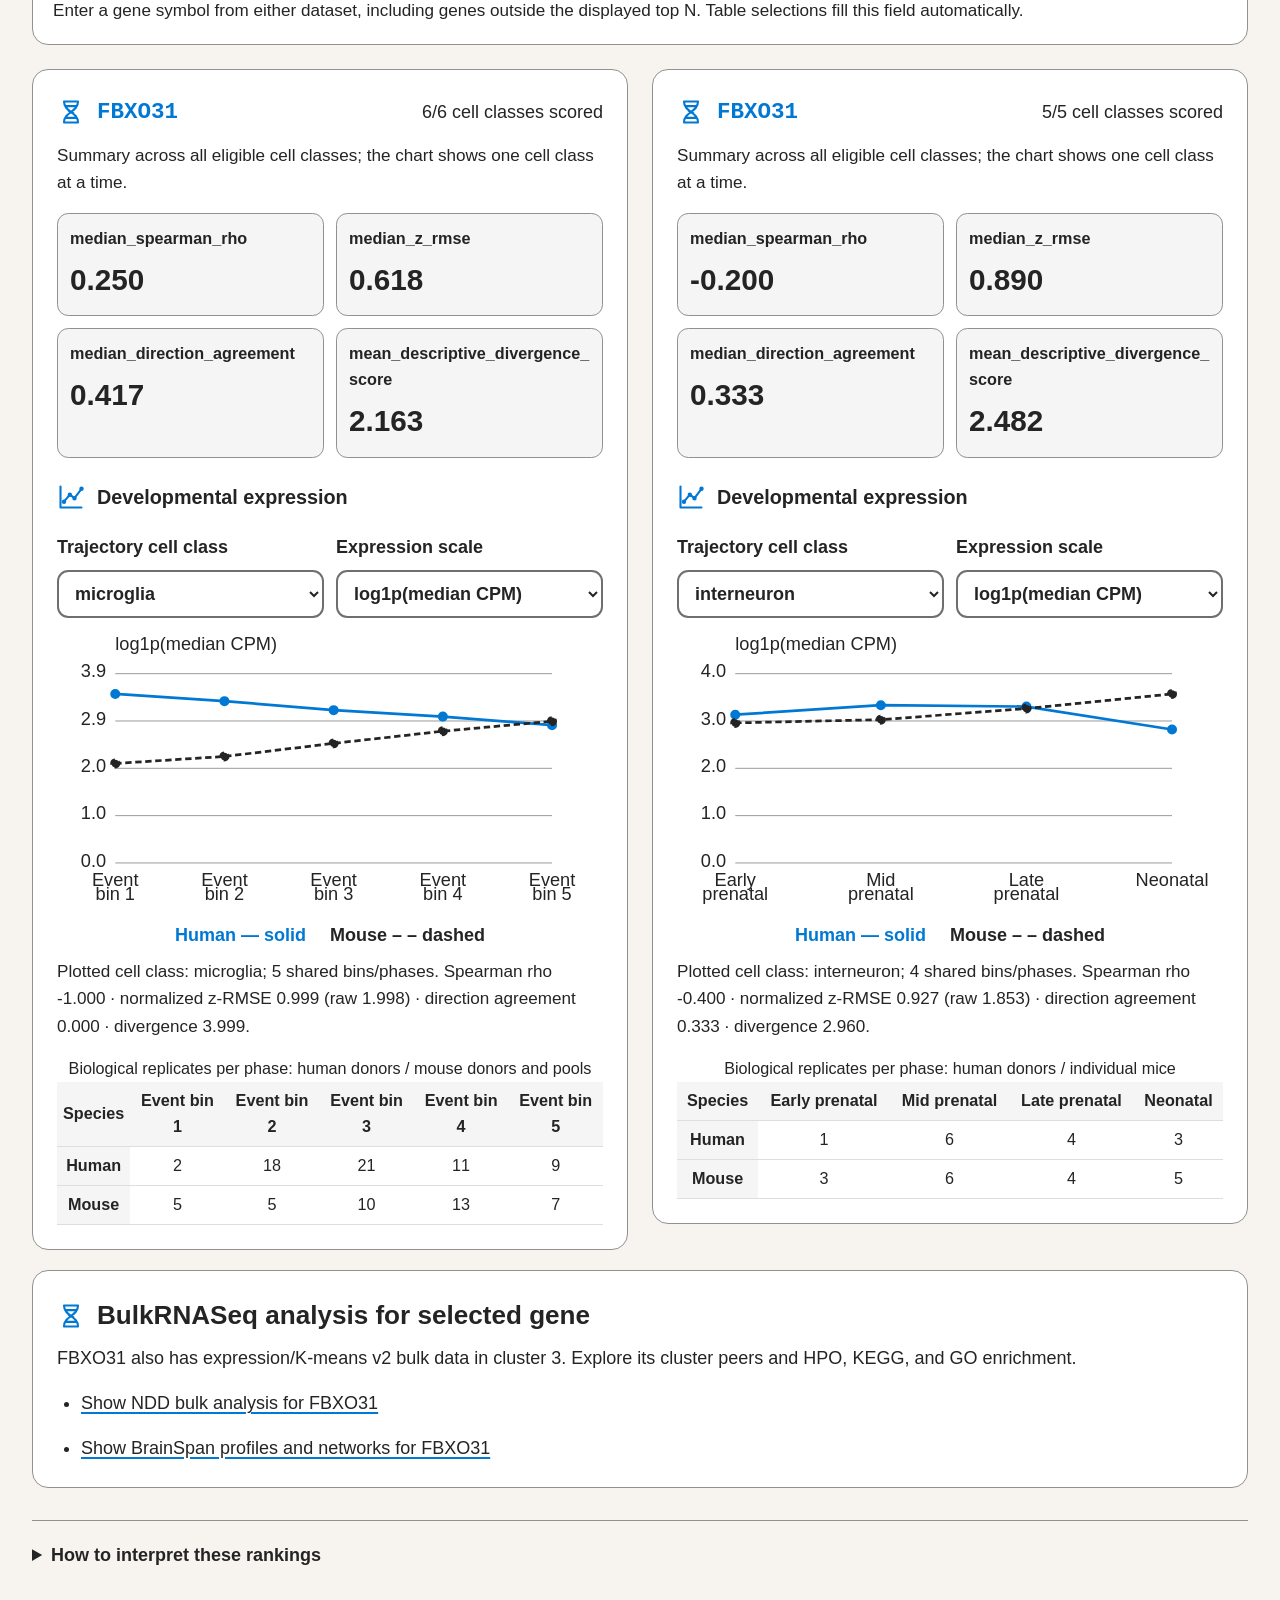
==== commit efe5456e: "Add NDD bulk analysis data and update web pages" ====
--- a/docs/index.html
+++ b/docs/index.html
@@ -44,10 +44,6 @@
       <p class="intro">Explore enriched cerebral-cortex trajectories across five exploratory developmental bins and cerebellar trajectories across four prenatal-to-neonatal phases.</p>
       </div>
     </header>
-    <nav aria-label="Analysis pages"><p><a href="bulk-analysis.html">Explore ASD bulk expression clusters and HPO, KEGG, GO enrichment</a> · <a id="brainspan-navigation" href="brainspan.html?dataVersion=2">Explore BrainSpan NDD profiles and networks</a></p></nav>
-    <script>
-      document.getElementById("brainspan-navigation").href = "brainspan.html?dataVersion=2&scoutTheme=" + encodeURIComponent(document.documentElement.dataset.theme);
-    </script>
     <section class="toolbar" aria-label="Ranking controls">
       <label>Genes per region <input id="top-n" type="number" min="1" value="20" step="1" required disabled></label>
       <label>Show <select id="direction" disabled><option value="divergent">Most divergent</option><option value="similar">Least divergent (most similar)</option></select></label>
